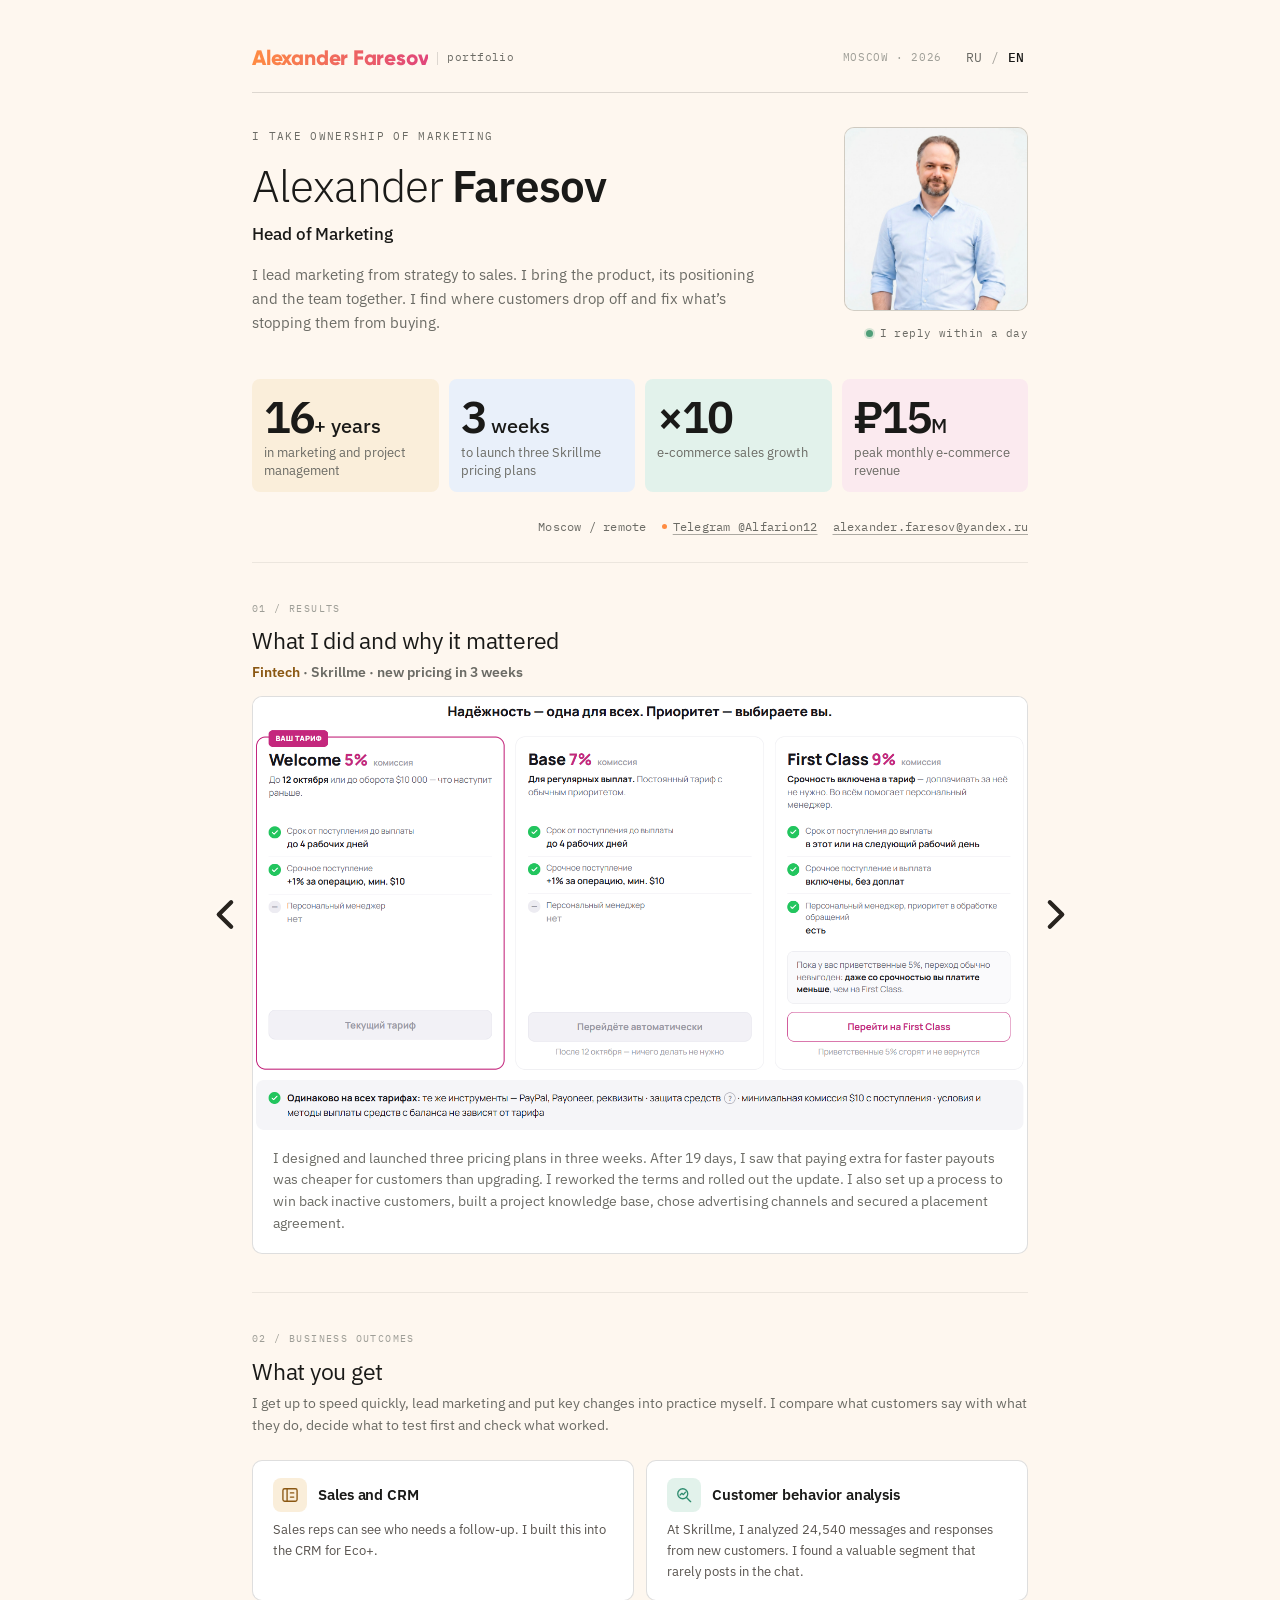
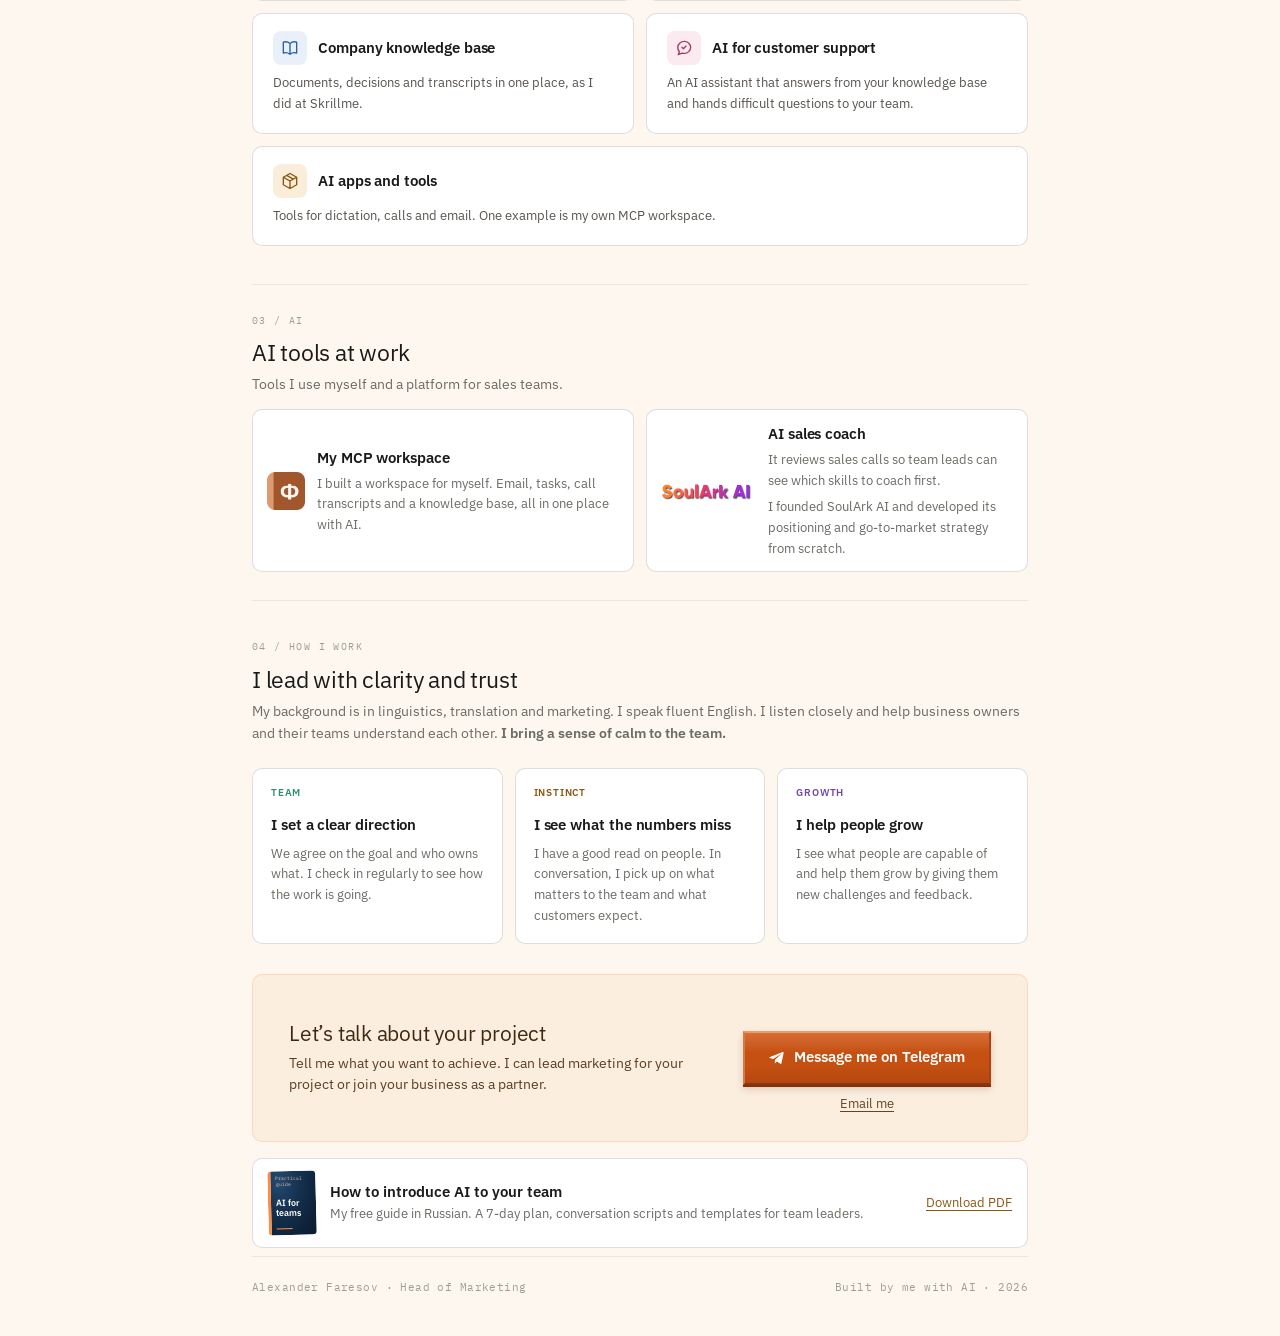
==== en/index.html @ 0f518f45 "Publish English portfolio and add language navigation" ====
<!DOCTYPE html>
<html lang="en">
<head>
<meta charset="UTF-8">
<meta name="viewport" content="width=device-width, initial-scale=1.0">
<title>Alexander Faresov | Head of Marketing</title>
<meta name="description" content="Alexander Faresov, Head of Marketing. I take ownership of marketing from strategy to sales and put key changes into practice.">
<link rel="canonical" href="https://faresov.ru/en/">
<link rel="alternate" hreflang="ru" href="https://faresov.ru/">
<link rel="alternate" hreflang="en" href="https://faresov.ru/en/">
<link rel="alternate" hreflang="x-default" href="https://faresov.ru/">
<meta property="og:type" content="profile">
<meta property="og:url" content="https://faresov.ru/en/">
<meta property="og:title" content="Alexander Faresov | Head of Marketing">
<meta property="og:description" content="Alexander Faresov, Head of Marketing. I take ownership of marketing from strategy to sales and put key changes into practice.">
<meta property="og:image" content="https://faresov.ru/portrait.jpg">
<meta property="og:locale" content="en_US">
<meta name="twitter:card" content="summary">
<meta name="twitter:title" content="Alexander Faresov | Head of Marketing">
<meta name="twitter:description" content="Alexander Faresov, Head of Marketing. I take ownership of marketing from strategy to sales and put key changes into practice.">
<meta name="twitter:image" content="https://faresov.ru/portrait.jpg">
<link rel="icon" type="image/x-icon" href="/favicon.ico">
<link rel="icon" type="image/png" sizes="32x32" href="/favicon-32.png">
<link rel="apple-touch-icon" sizes="180x180" href="/favicon-180.png">



<!-- Twitter / X -->
<style>/* cyrillic-ext */
@font-face {
  font-family: 'IBM Plex Mono';
  font-style: normal;
  font-weight: 400;
  font-display: swap;
  src: url([data-uri]) format('woff2');
  unicode-range: U+0460-052F, U+1C80-1C8A, U+20B4, U+2DE0-2DFF, U+A640-A69F, U+FE2E-FE2F;
}
/* cyrillic */
@font-face {
  font-family: 'IBM Plex Mono';
  font-style: normal;
  font-weight: 400;
  font-display: swap;
  src: url([data-uri]) format('woff2');
  unicode-range: U+0301, U+0400-045F, U+0490-0491, U+04B0-04B1, U+2116;
}
/* symbols2 */
@font-face {
  font-family: 'IBM Plex Mono';
  font-style: normal;
  font-weight: 400;
  font-display: swap;
  src: url([data-uri]) format('woff2');
  unicode-range: U+2000-2001, U+2004-2008, U+200A, U+23B8-23BD, U+2500-259F;
}
/* vietnamese */
@font-face {
  font-family: 'IBM Plex Mono';
  font-style: normal;
  font-weight: 400;
  font-display: swap;
  src: url([data-uri]) format('woff2');
  unicode-range: U+0102-0103, U+0110-0111, U+0128-0129, U+0168-0169, U+01A0-01A1, U+01AF-01B0, U+0300-0301, U+0303-0304, U+0308-0309, U+0323, U+0329, U+1EA0-1EF9, U+20AB;
}
/* latin-ext */
@font-face {
  font-family: 'IBM Plex Mono';
  font-style: normal;
  font-weight: 400;
  font-display: swap;
  src: url([data-uri]) format('woff2');
  unicode-range: U+0100-02BA, U+02BD-02C5, U+02C7-02CC, U+02CE-02D7, U+02DD-02FF, U+0304, U+0308, U+0329, U+1D00-1DBF, U+1E00-1E9F, U+1EF2-1EFF, U+2020, U+20A0-20AB, U+20AD-20C4, U+2113, U+2C60-2C7F, U+A720-A7FF;
}
/* latin */
@font-face {
  font-family: 'IBM Plex Mono';
  font-style: normal;
  font-weight: 400;
  font-display: swap;
  src: url([data-uri]) format('woff2');
  unicode-range: U+0000-00FF, U+0131, U+0152-0153, U+02BB-02BC, U+02C6, U+02DA, U+02DC, U+0304, U+0308, U+0329, U+2000-206F, U+20AC, U+2122, U+2191, U+2193, U+2212, U+2215, U+FEFF, U+FFFD;
}
/* cyrillic-ext */
@font-face {
  font-family: 'IBM Plex Mono';
  font-style: normal;
  font-weight: 500;
  font-display: swap;
  src: url([data-uri]) format('woff2');
  unicode-range: U+0460-052F, U+1C80-1C8A, U+20B4, U+2DE0-2DFF, U+A640-A69F, U+FE2E-FE2F;
}
/* cyrillic */
@font-face {
  font-family: 'IBM Plex Mono';
  font-style: normal;
  font-weight: 500;
  font-display: swap;
  src: url([data-uri]) format('woff2');
  unicode-range: U+0301, U+0400-045F, U+0490-0491, U+04B0-04B1, U+2116;
}
/* symbols2 */
@font-face {
  font-family: 'IBM Plex Mono';
  font-style: normal;
  font-weight: 500;
  font-display: swap;
  src: url([data-uri]) format('woff2');
  unicode-range: U+2000-2001, U+2004-2008, U+200A, U+23B8-23BD, U+2500-259F;
}
/* vietnamese */
@font-face {
  font-family: 'IBM Plex Mono';
  font-style: normal;
  font-weight: 500;
  font-display: swap;
  src: url([data-uri]) format('woff2');
  unicode-range: U+0102-0103, U+0110-0111, U+0128-0129, U+0168-0169, U+01A0-01A1, U+01AF-01B0, U+0300-0301, U+0303-0304, U+0308-0309, U+0323, U+0329, U+1EA0-1EF9, U+20AB;
}
/* latin-ext */
@font-face {
  font-family: 'IBM Plex Mono';
  font-style: normal;
  font-weight: 500;
  font-display: swap;
  src: url([data-uri]) format('woff2');
  unicode-range: U+0100-02BA, U+02BD-02C5, U+02C7-02CC, U+02CE-02D7, U+02DD-02FF, U+0304, U+0308, U+0329, U+1D00-1DBF, U+1E00-1E9F, U+1EF2-1EFF, U+2020, U+20A0-20AB, U+20AD-20C4, U+2113, U+2C60-2C7F, U+A720-A7FF;
}
/* latin */
@font-face {
  font-family: 'IBM Plex Mono';
  font-style: normal;
  font-weight: 500;
  font-display: swap;
  src: url([data-uri]) format('woff2');
  unicode-range: U+0000-00FF, U+0131, U+0152-0153, U+02BB-02BC, U+02C6, U+02DA, U+02DC, U+0304, U+0308, U+0329, U+2000-206F, U+20AC, U+2122, U+2191, U+2193, U+2212, U+2215, U+FEFF, U+FFFD;
}
/* cyrillic-ext */
@font-face {
  font-family: 'IBM Plex Sans';
  font-style: normal;
  font-weight: 300;
  font-stretch: 100%;
  font-display: swap;
  src: url([data-uri]) format('woff2');
  unicode-range: U+0460-052F, U+1C80-1C8A, U+20B4, U+2DE0-2DFF, U+A640-A69F, U+FE2E-FE2F;
}
/* cyrillic */
@font-face {
  font-family: 'IBM Plex Sans';
  font-style: normal;
  font-weight: 300;
  font-stretch: 100%;
  font-display: swap;
  src: url([data-uri]) format('woff2');
  unicode-range: U+0301, U+0400-045F, U+0490-0491, U+04B0-04B1, U+2116;
}
/* greek */
@font-face {
  font-family: 'IBM Plex Sans';
  font-style: normal;
  font-weight: 300;
  font-stretch: 100%;
  font-display: swap;
  src: url([data-uri]) format('woff2');
  unicode-range: U+0370-0377, U+037A-037F, U+0384-038A, U+038C, U+038E-03A1, U+03A3-03FF;
}
/* vietnamese */
@font-face {
  font-family: 'IBM Plex Sans';
  font-style: normal;
  font-weight: 300;
  font-stretch: 100%;
  font-display: swap;
  src: url([data-uri]) format('woff2');
  unicode-range: U+0102-0103, U+0110-0111, U+0128-0129, U+0168-0169, U+01A0-01A1, U+01AF-01B0, U+0300-0301, U+0303-0304, U+0308-0309, U+0323, U+0329, U+1EA0-1EF9, U+20AB;
}
/* latin-ext */
@font-face {
  font-family: 'IBM Plex Sans';
  font-style: normal;
  font-weight: 300;
  font-stretch: 100%;
  font-display: swap;
  src: url([data-uri]) format('woff2');
  unicode-range: U+0100-02BA, U+02BD-02C5, U+02C7-02CC, U+02CE-02D7, U+02DD-02FF, U+0304, U+0308, U+0329, U+1D00-1DBF, U+1E00-1E9F, U+1EF2-1EFF, U+2020, U+20A0-20AB, U+20AD-20C4, U+2113, U+2C60-2C7F, U+A720-A7FF;
}
/* latin */
@font-face {
  font-family: 'IBM Plex Sans';
  font-style: normal;
  font-weight: 300;
  font-stretch: 100%;
  font-display: swap;
  src: url([data-uri]) format('woff2');
  unicode-range: U+0000-00FF, U+0131, U+0152-0153, U+02BB-02BC, U+02C6, U+02DA, U+02DC, U+0304, U+0308, U+0329, U+2000-206F, U+20AC, U+2122, U+2191, U+2193, U+2212, U+2215, U+FEFF, U+FFFD;
}
/* cyrillic-ext */
@font-face {
  font-family: 'IBM Plex Sans';
  font-style: normal;
  font-weight: 400;
  font-stretch: 100%;
  font-display: swap;
  src: url([data-uri]) format('woff2');
  unicode-range: U+0460-052F, U+1C80-1C8A, U+20B4, U+2DE0-2DFF, U+A640-A69F, U+FE2E-FE2F;
}
/* cyrillic */
@font-face {
  font-family: 'IBM Plex Sans';
  font-style: normal;
  font-weight: 400;
  font-stretch: 100%;
  font-display: swap;
  src: url([data-uri]) format('woff2');
  unicode-range: U+0301, U+0400-045F, U+0490-0491, U+04B0-04B1, U+2116;
}
/* greek */
@font-face {
  font-family: 'IBM Plex Sans';
  font-style: normal;
  font-weight: 400;
  font-stretch: 100%;
  font-display: swap;
  src: url([data-uri]) format('woff2');
  unicode-range: U+0370-0377, U+037A-037F, U+0384-038A, U+038C, U+038E-03A1, U+03A3-03FF;
}
/* vietnamese */
@font-face {
  font-family: 'IBM Plex Sans';
  font-style: normal;
  font-weight: 400;
  font-stretch: 100%;
  font-display: swap;
  src: url([data-uri]) format('woff2');
  unicode-range: U+0102-0103, U+0110-0111, U+0128-0129, U+0168-0169, U+01A0-01A1, U+01AF-01B0, U+0300-0301, U+0303-0304, U+0308-0309, U+0323, U+0329, U+1EA0-1EF9, U+20AB;
}
/* latin-ext */
@font-face {
  font-family: 'IBM Plex Sans';
  font-style: normal;
  font-weight: 400;
  font-stretch: 100%;
  font-display: swap;
  src: url([data-uri]) format('woff2');
  unicode-range: U+0100-02BA, U+02BD-02C5, U+02C7-02CC, U+02CE-02D7, U+02DD-02FF, U+0304, U+0308, U+0329, U+1D00-1DBF, U+1E00-1E9F, U+1EF2-1EFF, U+2020, U+20A0-20AB, U+20AD-20C4, U+2113, U+2C60-2C7F, U+A720-A7FF;
}
/* latin */
@font-face {
  font-family: 'IBM Plex Sans';
  font-style: normal;
  font-weight: 400;
  font-stretch: 100%;
  font-display: swap;
  src: url([data-uri]) format('woff2');
  unicode-range: U+0000-00FF, U+0131, U+0152-0153, U+02BB-02BC, U+02C6, U+02DA, U+02DC, U+0304, U+0308, U+0329, U+2000-206F, U+20AC, U+2122, U+2191, U+2193, U+2212, U+2215, U+FEFF, U+FFFD;
}
/* cyrillic-ext */
@font-face {
  font-family: 'IBM Plex Sans';
  font-style: normal;
  font-weight: 500;
  font-stretch: 100%;
  font-display: swap;
  src: url([data-uri]) format('woff2');
  unicode-range: U+0460-052F, U+1C80-1C8A, U+20B4, U+2DE0-2DFF, U+A640-A69F, U+FE2E-FE2F;
}
/* cyrillic */
@font-face {
  font-family: 'IBM Plex Sans';
  font-style: normal;
  font-weight: 500;
  font-stretch: 100%;
  font-display: swap;
  src: url([data-uri]) format('woff2');
  unicode-range: U+0301, U+0400-045F, U+0490-0491, U+04B0-04B1, U+2116;
}
/* greek */
@font-face {
  font-family: 'IBM Plex Sans';
  font-style: normal;
  font-weight: 500;
  font-stretch: 100%;
  font-display: swap;
  src: url([data-uri]) format('woff2');
  unicode-range: U+0370-0377, U+037A-037F, U+0384-038A, U+038C, U+038E-03A1, U+03A3-03FF;
}
/* vietnamese */
@font-face {
  font-family: 'IBM Plex Sans';
  font-style: normal;
  font-weight: 500;
  font-stretch: 100%;
  font-display: swap;
  src: url([data-uri]) format('woff2');
  unicode-range: U+0102-0103, U+0110-0111, U+0128-0129, U+0168-0169, U+01A0-01A1, U+01AF-01B0, U+0300-0301, U+0303-0304, U+0308-0309, U+0323, U+0329, U+1EA0-1EF9, U+20AB;
}
/* latin-ext */
@font-face {
  font-family: 'IBM Plex Sans';
  font-style: normal;
  font-weight: 500;
  font-stretch: 100%;
  font-display: swap;
  src: url([data-uri]) format('woff2');
  unicode-range: U+0100-02BA, U+02BD-02C5, U+02C7-02CC, U+02CE-02D7, U+02DD-02FF, U+0304, U+0308, U+0329, U+1D00-1DBF, U+1E00-1E9F, U+1EF2-1EFF, U+2020, U+20A0-20AB, U+20AD-20C4, U+2113, U+2C60-2C7F, U+A720-A7FF;
}
/* latin */
@font-face {
  font-family: 'IBM Plex Sans';
  font-style: normal;
  font-weight: 500;
  font-stretch: 100%;
  font-display: swap;
  src: url([data-uri]) format('woff2');
  unicode-range: U+0000-00FF, U+0131, U+0152-0153, U+02BB-02BC, U+02C6, U+02DA, U+02DC, U+0304, U+0308, U+0329, U+2000-206F, U+20AC, U+2122, U+2191, U+2193, U+2212, U+2215, U+FEFF, U+FFFD;
}
/* cyrillic-ext */
@font-face {
  font-family: 'IBM Plex Sans';
  font-style: normal;
  font-weight: 600;
  font-stretch: 100%;
  font-display: swap;
  src: url([data-uri]) format('woff2');
  unicode-range: U+0460-052F, U+1C80-1C8A, U+20B4, U+2DE0-2DFF, U+A640-A69F, U+FE2E-FE2F;
}
/* cyrillic */
@font-face {
  font-family: 'IBM Plex Sans';
  font-style: normal;
  font-weight: 600;
  font-stretch: 100%;
  font-display: swap;
  src: url([data-uri]) format('woff2');
  unicode-range: U+0301, U+0400-045F, U+0490-0491, U+04B0-04B1, U+2116;
}
/* greek */
@font-face {
  font-family: 'IBM Plex Sans';
  font-style: normal;
  font-weight: 600;
  font-stretch: 100%;
  font-display: swap;
  src: url([data-uri]) format('woff2');
  unicode-range: U+0370-0377, U+037A-037F, U+0384-038A, U+038C, U+038E-03A1, U+03A3-03FF;
}
/* vietnamese */
@font-face {
  font-family: 'IBM Plex Sans';
  font-style: normal;
  font-weight: 600;
  font-stretch: 100%;
  font-display: swap;
  src: url([data-uri]) format('woff2');
  unicode-range: U+0102-0103, U+0110-0111, U+0128-0129, U+0168-0169, U+01A0-01A1, U+01AF-01B0, U+0300-0301, U+0303-0304, U+0308-0309, U+0323, U+0329, U+1EA0-1EF9, U+20AB;
}
/* latin-ext */
@font-face {
  font-family: 'IBM Plex Sans';
  font-style: normal;
  font-weight: 600;
  font-stretch: 100%;
  font-display: swap;
  src: url([data-uri]) format('woff2');
  unicode-range: U+0100-02BA, U+02BD-02C5, U+02C7-02CC, U+02CE-02D7, U+02DD-02FF, U+0304, U+0308, U+0329, U+1D00-1DBF, U+1E00-1E9F, U+1EF2-1EFF, U+2020, U+20A0-20AB, U+20AD-20C4, U+2113, U+2C60-2C7F, U+A720-A7FF;
}
/* latin */
@font-face {
  font-family: 'IBM Plex Sans';
  font-style: normal;
  font-weight: 600;
  font-stretch: 100%;
  font-display: swap;
  src: url([data-uri]) format('woff2');
  unicode-range: U+0000-00FF, U+0131, U+0152-0153, U+02BB-02BC, U+02C6, U+02DA, U+02DC, U+0304, U+0308, U+0329, U+2000-206F, U+20AC, U+2122, U+2191, U+2193, U+2212, U+2215, U+FEFF, U+FFFD;
}
</style>
<style>

@font-face {
  font-family: 'Gilroy';
  src: url('[data-uri]') format('woff');
  font-weight: 800; font-style: normal; font-display: swap;
}
@font-face {
  font-family: 'Gilroy';
  src: url('[data-uri]') format('opentype');
  font-weight: 300; font-style: normal; font-display: swap;
}

/* ---------- ROOT / DEFAULT TOKENS ---------- */
.doc {
  /* surfaces */
  --paper:    #F7F6F3;
  --surface:  #FFFFFF;
  --ink:      #1A1A18;
  --muted:    #6B6B65;
  --hint:     #9E9E97;
  --line:     rgba(0,0,0,0.07);
  --line-2:   rgba(0,0,0,0.13);


  --accent:   #D9661F;
  --accent-soft: #FAEEDF;

  /* charts / duotone */
  --c1: #D9661F;   /* primary */
  --c2: #C25E7E;   /* secondary */
  --c3: #3E8C72;   /* tertiary */
  --c-track: rgba(0,0,0,0.06);


  --bar: var(--c1);
  --ph1: var(--c1);
  --ph2: var(--c2);
  --ph3: var(--c3);
  --kpi-num: var(--c1);


  --t-beige-bg: #F1EFE8; --t-beige-fg: #6B6B65;
  --t-rose-bg:  #FBEAEF; --t-rose-fg:  #A33A63;
  --t-amber-bg: #FAEEDA; --t-amber-fg: #8A5712;
  --t-teal-bg:  #E4F1EC; --t-teal-fg:  #2F6E58;
  --t-blue-bg:  #E9F0FA; --t-blue-fg:  #275FA6;
  --t-accent-bg: var(--accent-soft); --t-accent-fg: var(--accent);

  /* typography roles */
  --body-font: 'IBM Plex Sans', system-ui, sans-serif;
  --hero-font: 'IBM Plex Sans', sans-serif;
  --hero-weight: 300;
  --hero-tracking: -0.02em;
  --h2-font: 'IBM Plex Sans', sans-serif;
  --h2-weight: 400;
  --label-font: 'IBM Plex Mono', monospace;

  --radius: 10px; --radius-sm: 6px;

  width: 100%;
  min-height: 100%;
  background: var(--paper);
  color: var(--ink);
  font-family: var(--body-font);
  font-size: 14px;
  line-height: 1.65;
  -webkit-font-smoothing: antialiased;
  text-rendering: optimizeLegibility;
}
.doc *, .doc *::before, .doc *::after { box-sizing: border-box; margin: 0; padding: 0; }

.doc .page { max-width: 880px; margin: 0 auto; padding: 46px 52px 40px; }

/* ---------- TOPBAR ---------- */
.doc .topbar {
  display: flex; align-items: center; justify-content: space-between;
  padding-bottom: 22px; margin-bottom: 34px;
  border-bottom: 1px solid var(--line-2);
}
.doc .brand { display: flex; align-items: center; gap: 9px; }
.doc .wordmark {
  font-family: 'Gilroy', sans-serif; font-weight: 800; font-size: 21px;
  letter-spacing: -0.01em; line-height: 1; white-space: nowrap;
  background: linear-gradient(95deg, #FF8C42 0%, #E0457B 52%, #9747FF 100%);
  -webkit-background-clip: text; background-clip: text;
  -webkit-text-fill-color: transparent; color: transparent;
}
.doc .brand-sep { width:1px; height:13px; background: var(--line-2); }
.doc .brand-kicker { font-family: var(--label-font); font-size: 10.5px; color: var(--muted); letter-spacing: .04em; }
.doc .topbar-meta { font-family: var(--label-font); font-size: 10.5px; color: var(--hint); letter-spacing: .06em; text-transform: uppercase; text-align: right; }
.doc .topbar-right { display: flex; flex: none; align-items: center; gap: 20px; }
.doc .topbar-right .topbar-meta { white-space: nowrap; }
.doc .language-switch {
  display: flex; align-items: center; gap: 5px;
  color: var(--muted); font: 400 13px/20px var(--label-font); white-space: nowrap;
}
.doc .language-switch > a,
.doc .language-switch > [aria-current="page"] {
  display: inline-flex; align-items: center; justify-content: center;
  min-width: 24px; min-height: 24px; color: inherit; text-decoration: none;
}
.doc .language-switch > [aria-current="page"] { color: var(--ink); font-weight: 500; }
.doc .language-switch > a:hover { color: var(--ink); }
.doc .language-switch > a:focus-visible { outline: 2px solid var(--muted); outline-offset: 2px; }
.doc .language-switch .language-divider { opacity: .6; }
@media (max-width: 720px) {
  .doc .topbar { gap: 12px; }
  .doc .topbar .brand { flex-direction: column; align-items: flex-start; gap: 6px; min-width: 0; }
  .doc .topbar .brand-sep { display: none; }
  .doc .topbar .wordmark { white-space: normal; }
  .doc .topbar .brand-kicker { line-height: 1.3; }
  .doc .topbar-right { flex-direction: column-reverse; align-items: flex-end; gap: 4px; }
}


.doc .logo-mark { display: none; width: 17px; height: 17px; border-radius: 5px; background: var(--accent); flex: 0 0 auto; position: relative; }
.doc .logo-mark::after { content: ""; position: absolute; inset: 5px 5px auto 5px; height: 3px; border-radius: 2px; background: rgba(255,255,255,.85); }

/* ---------- HERO ---------- */
.doc .eyebrow {
  font-family: var(--label-font); font-size: 11px; color: var(--muted);
  letter-spacing: .12em; text-transform: uppercase; margin-bottom: 18px;
}
.doc .hero h1 {
  font-family: var(--hero-font); font-weight: var(--hero-weight);
  letter-spacing: var(--hero-tracking);
  font-size: 38px; line-height: 1.18; max-width: 17em; margin-bottom: 18px;
  text-wrap: balance;
}
.doc .hero h1 .accent { color: var(--accent); }
.doc .hero h1 strong { font-weight: 600; }
.doc .lede { font-size: 15px; color: var(--muted); max-width: 38em; line-height: 1.7; }

.doc .metarow {
  display: flex; flex-wrap: wrap; gap: 14px 36px;
  margin-top: 32px; padding-top: 26px; border-top: 1px solid var(--line);
}
.doc .metric .mv {
  font-family: var(--label-font); font-size: 22px; font-weight: 500;
  color: var(--ink); letter-spacing: -0.01em;
}
.doc .metric .mv .u { color: var(--accent); }
.doc .metric .ml { font-size: 11.5px; color: var(--muted); margin-top: 3px; max-width: 13em; line-height: 1.4; }

/* ---------- BLOCK / SECTION ---------- */
.doc .block { padding: 38px 0; border-top: 1px solid var(--line); }
.doc .seclabel {
  font-family: var(--label-font); font-size: 10px; letter-spacing: .14em;
  text-transform: uppercase; color: var(--hint); margin-bottom: 9px;
}
.doc .block h2 {
  font-family: var(--h2-font); font-weight: var(--h2-weight);
  font-size: 23px; letter-spacing: -0.01em; line-height: 1.25; margin-bottom: 6px;
}
.doc .block .sub { font-size: 13.5px; color: var(--muted); margin-bottom: 24px; max-width: 40em; }
@media (min-width: 721px) {
  .doc #outcomes > .sub,
  .doc #leadership > .sub { max-width: none; }
}

/* ---------- CARDS ---------- */
.doc #ai-tools { padding-block: 28px; }
.doc #ai-tools .sub { margin-bottom: 14px; }
.doc #ai-tools .card { display: flex; align-items: center; gap: 12px; padding: 12px 14px; }
.doc #ai-tools .card h3 { margin-bottom: 4px; }
.doc #ai-tools .ai-logo { display: block; width: 38px; height: auto; flex: none; }
.doc #ai-tools .ai-logo--wordmark { width: clamp(62px, 10vw, 99px); margin-left: -4px; }
@media (max-width: 720px) {
  .doc #ai-tools .card { gap: 9px; padding: 11px 12px; }
}
.doc .cards { display: grid; grid-template-columns: 1fr 1fr; gap: 12px; }
.doc .card {
  background: var(--surface); border: 1px solid var(--line-2);
  border-radius: var(--radius); padding: 20px 22px;
}
.doc .card h3 { font-size: 14.5px; font-weight: 600; margin-bottom: 7px; letter-spacing: -0.005em; }
.doc .card p { font-size: 13px; color: var(--muted); line-height: 1.6; }
.doc .card .klabel {
  font-size: 10px; text-transform: uppercase; letter-spacing: .08em;
  font-weight: 600; margin-bottom: 11px;
}

/* ---------- TAGS ---------- */
.doc .tag {
  display: inline-block; font-size: 11px; font-weight: 500;
  padding: 3px 10px; border-radius: 999px; margin-top: 13px; line-height: 1.5;
}
.doc .tag-beige  { background: var(--t-beige-bg);  color: var(--t-beige-fg); }
.doc .tag-rose   { background: var(--t-rose-bg);   color: var(--t-rose-fg); }
.doc .tag-amber  { background: var(--t-amber-bg);  color: var(--t-amber-fg); }
.doc .tag-teal   { background: var(--t-teal-bg);   color: var(--t-teal-fg); }
.doc .tag-blue   { background: var(--t-blue-bg);   color: var(--t-blue-fg); }
.doc .tag-accent { background: var(--t-accent-bg); color: var(--t-accent-fg); }

/* ---------- CALLOUT ---------- */
.doc .callout {
  margin-top: 14px; padding: 16px 20px; border-radius: var(--radius);
  background: var(--accent-soft); border: 1px solid color-mix(in srgb, var(--accent) 22%, transparent);
}
.doc .callout p { font-size: 13px; line-height: 1.6; color: color-mix(in srgb, var(--accent) 78%, var(--ink)); }
.doc .callout strong { font-weight: 600; }


.doc .chart {
  background: var(--surface); border: 1px solid var(--line-2);
  border-radius: var(--radius); padding: 22px 24px;
}
.doc .chart-head { display:flex; align-items:baseline; justify-content:space-between; margin-bottom: 18px; }
.doc .chart-title { font-size: 13.5px; font-weight: 600; }
.doc .chart-legend { display:flex; gap: 14px; }
.doc .leg { display:flex; align-items:center; gap:6px; font-size:11px; color: var(--muted); }
.doc .leg .sw { width:9px; height:9px; border-radius:2px; }
.doc .bars { display:flex; flex-direction:column; gap: 13px; }
.doc .bar-row { display:grid; grid-template-columns: 122px 1fr 56px; align-items:center; gap: 14px; }
.doc .bar-name { font-size: 12.5px; color: var(--ink); }
.doc .bar-track { position:relative; height: 9px; border-radius: 999px; background: var(--c-track); overflow:hidden; }
.doc .bar-fill { position:absolute; inset:0 auto 0 0; border-radius: 999px; }
.doc .bar-fill.prev { background: var(--c-track); }
.doc .bar-val { font-family: var(--label-font); font-size: 12px; font-weight:500; text-align:right; }
.doc .bar-val .delta { color: var(--c3); font-size: 10.5px; }
.doc .axis { display:flex; justify-content:space-between; margin-top: 14px; padding-top:10px; border-top:1px solid var(--line); }
.doc .axis span { font-family: var(--label-font); font-size: 9.5px; color: var(--hint); }

/* ---------- ROADMAP ---------- */
.doc .tl { display:flex; gap: 3px; height: 6px; border-radius: 3px; overflow:hidden; margin-bottom: 10px; }
.doc .tl-s { border-radius: 3px; }
.doc .tl-labels { display:flex; justify-content:space-between; font-family: var(--label-font); font-size: 10px; color: var(--hint); margin-bottom: 18px; letter-spacing: .04em; }
.doc .phases { display:grid; grid-template-columns: repeat(3,1fr); gap: 12px; }
.doc .phase {
  background: var(--surface); border: 1px solid var(--line-2);
  border-radius: var(--radius); padding: 16px 18px;
}
.doc .phase-top { display:flex; align-items:center; gap:8px; margin-bottom:10px; }
.doc .phase-dot { width:9px; height:9px; border-radius:50%; flex:0 0 auto; }
.doc .phase-time { font-family: var(--label-font); font-size:10px; color: var(--hint); margin-left:auto; }
.doc .phase h4 { font-size: 13px; font-weight: 600; line-height:1.3; }
.doc .phase ul { list-style:none; margin-top: 10px; display:flex; flex-direction:column; gap:6px; }
.doc .phase li { font-size: 12px; color: var(--muted); line-height:1.45; padding-left: 13px; position:relative; }
.doc .phase li::before { content:""; position:absolute; left:0; top:7px; width:4px; height:4px; border-radius:50%; background: currentColor; opacity:.5; }

/* ---------- KPI STRIP ---------- */
.doc .kpis { display:grid; grid-template-columns: repeat(4,1fr); gap: 12px; }
.doc .kpi { background: var(--surface); border:1px solid var(--line-2); border-radius: var(--radius); padding: 16px 18px; }
.doc .kpi .kv { font-family: var(--label-font); font-size: 19px; font-weight:500; letter-spacing:-0.01em; }
.doc .kpi .kl { font-size: 11px; color: var(--muted); margin-top:4px; line-height:1.4; }

/* ---------- TABLE ---------- */
.doc .tbl-wrap { background: var(--surface); border:1px solid var(--line-2); border-radius: var(--radius); overflow:hidden; }
.doc table.ctable { width:100%; border-collapse: collapse; font-size: 12.5px; }
.doc .ctable th {
  text-align:left; padding: 11px 16px; font-family: var(--label-font);
  font-size: 9.5px; font-weight:500; text-transform: uppercase; letter-spacing:.08em;
  color: var(--hint); border-bottom: 1px solid var(--line-2); background: color-mix(in srgb, var(--paper) 55%, var(--surface));
}
.doc .ctable td { padding: 11px 16px; border-bottom: 1px solid var(--line); vertical-align: middle; color: var(--muted); }
.doc .ctable tr:last-child td { border-bottom: none; }
.doc .ctable td:first-child { color: var(--ink); font-weight: 500; }
.doc .ctable .yes { color: var(--c3); font-weight:600; }
.doc .ctable .no { color: var(--hint); }
.doc .ctable .hl td { background: var(--accent-soft); }
.doc .ctable .hl td:first-child { color: var(--accent); }
.doc .ctable .star { color: var(--accent); font-weight:700; }

/* ---------- FOOTER ---------- */
.doc .docfoot {
  margin-top: 8px; padding-top: 22px; border-top: 1px solid var(--line);
  display:flex; align-items:center; justify-content:space-between;
  font-family: var(--label-font); font-size: 10.5px; color: var(--hint); letter-spacing:.04em;
}


.doc.skin-editorial {

  --accent: #FF8C42;
  --accent-soft: #FBEEDF;


  --bar: #54BE90;
  --ph1: #AD93DF;
  --ph2: #54BE90;
  --ph3: #EEA13E;
  --kpi-num: #7B51C3;
  --c3: #2C8A6E;

  --t-teal-bg:#E2F2EB; --t-teal-fg:#2E8C6F;
  --c3: #4F9E78;
}

.doc.skin-editorial .wordmark {
  background: linear-gradient(95deg, #FF8C42 0%, #E0457B 100%);
  -webkit-background-clip: text; background-clip: text;
}

.doc.skin-editorial .metric .mv .u { color: var(--muted); }

.doc.skin-editorial .callout { border-color: color-mix(in srgb, var(--accent) 22%, transparent); }
.doc.skin-editorial .callout p { color: #5A3E22; }
.doc.skin-editorial .callout strong { color: #3D2912; }


.doc.skin-house {
  --paper:   #F8F5F0;
  --surface: #FFFFFF;
  --ink:     #14233B;
  --muted:   #5C6675;
  --hint:    #97A0AD;
  --line:    rgba(20,35,59,0.08);
  --line-2:  rgba(20,35,59,0.14);

  --accent:  #F2741C;
  --accent-soft: #FBEEDF;

  --c1: #F2741C; --c2: #14233B; --c3: #2E9E6B;
  --c-track: rgba(20,35,59,0.07);

  --t-beige-bg:#F1ECE3; --t-beige-fg:#6B6255;
  --t-rose-bg:#FBE7E2;  --t-rose-fg:#B2543A;
  --t-amber-bg:#FBEED7; --t-amber-fg:#8A5712;
  --t-teal-bg:#E4F1E9;  --t-teal-fg:#256B49;
  --t-blue-bg:#E8EEF6;  --t-blue-fg:#1E3B5C;

  --hero-font: 'Gilroy', sans-serif; --hero-weight: 800; --hero-tracking: -0.015em;
  --h2-font: 'Gilroy', sans-serif; --h2-weight: 800;
}
.doc.skin-house .hero h1 { font-size: 40px; line-height: 1.12; }
.doc.skin-house .block h2 { font-size: 24px; }
.doc.skin-house .hero h1 strong { font-weight: 800; }


.doc.skin-analytical {
  --paper:   #FAFAF8;
  --surface: #FFFFFF;
  --ink:     #14181F;
  --muted:   #5E6571;
  --hint:    #9AA0AA;
  --line:    rgba(20,24,31,0.07);
  --line-2:  rgba(20,24,31,0.12);

  --accent:  #E0712A;
  --accent-soft: #FBEFE3;

  --c1: #2A6FDB; --c2: #E0712A; --c3: #4F9D6B;
  --c-track: rgba(20,24,31,0.06);

  --t-beige-bg:#EFEFEC; --t-beige-fg:#646A74;
  --t-rose-bg:#FBE9EE;  --t-rose-fg:#A33A63;
  --t-amber-bg:#FAEEDA; --t-amber-fg:#8A5712;
  --t-teal-bg:#E3F0EB;  --t-teal-fg:#2F6E58;
  --t-blue-bg:#E7EFFB;  --t-blue-fg:#1F5BB5;

  --hero-font: 'Gilroy', sans-serif; --hero-weight: 800; --hero-tracking: -0.015em;
  --h2-font: 'IBM Plex Sans', sans-serif; --h2-weight: 500;
}
.doc.skin-analytical .hero h1 { font-size: 39px; line-height: 1.14; }

.doc.skin-analytical .seclabel { color: var(--accent); opacity: .85; }
.doc.skin-analytical .ctable th { letter-spacing: .1em; }




.doc.paper-b { --paper: #F8F5F0; }


.doc.head-gilroy {
  --hero-font: 'Gilroy', sans-serif; --hero-weight: 800; --hero-tracking: -0.015em;
  --h2-font: 'Gilroy', sans-serif; --h2-weight: 800;
}
.doc.head-gilroy .hero h1 { font-size: 40px; line-height: 1.13; }
.doc.head-gilroy .block h2 { font-size: 24px; }
.doc.head-gilroy .hero h1 strong { font-weight: 800; }


.doc.logo-mono .logo-mark { display: block; }
.doc.logo-mono .wordmark {
  background: none !important; -webkit-background-clip: border-box; background-clip: border-box;
  -webkit-text-fill-color: var(--ink); color: var(--ink);
}
</style>
<style>
  html, body { margin: 0; }
  body { background: #F7F6F3; }


  .doc .id-header {
    display: grid;
    grid-template-columns: 1fr auto;
    gap: 40px;
    align-items: start;
    padding-bottom: 34px;
  }
  .doc .id-name {
    font-family: var(--hero-font); font-weight: var(--hero-weight);
    letter-spacing: var(--hero-tracking);
    font-size: 44px; line-height: 1.05; margin-bottom: 12px;
  }
  .doc .id-name strong { font-weight: 600; }
  .doc .id-title {
    font-size: 16.5px; color: var(--ink); font-weight: 500;
    letter-spacing: -0.005em; margin-bottom: 14px;
  }
  .doc .id-title .sep { color: var(--line-2); margin: 0 8px; font-weight: 400; }
  .doc .id-sub {
    font-size: 15px; color: var(--muted); line-height: 1.6;
    max-width: 34em; margin-bottom: 22px;
  }
  .doc .id-sub .accent { color: var(--accent); font-weight: 500; }


  .doc .contacts { display: flex; flex-wrap: wrap; gap: 5px 15px; align-items: center; justify-content: flex-end; }
  .doc .ct {
    font-family: var(--label-font); font-size: 12px; letter-spacing: .02em;
    color: var(--muted); padding: 5px 0;
    display: inline-flex; align-items: center; gap: 6px;
    transition: color 200ms ease;
  }
  .doc a.ct {
    text-decoration: underline; text-underline-offset: 3px;
    text-decoration-color: color-mix(in srgb, var(--muted) 55%, transparent);
  }
  .doc a.ct:hover { color: var(--t-amber-fg); }
  @media (max-width: 359px) {
    .doc .contacts { column-gap: 5px; }
    .doc .ct { gap: 4px; font-size: 11px; letter-spacing: 0; }
  }
  .doc a.ct .dot { width: 5px; height: 5px; border-radius: 50%; background: var(--accent); }


  .doc .portrait {
    width: 184px; aspect-ratio: 4 / 5; border-radius: var(--radius);
    overflow: hidden; position: relative; flex: 0 0 auto;
    border: 1px solid var(--line-2);
    background: linear-gradient(160deg, #F1ECE2 0%, #EDE6DA 100%);
  }
  .doc .portrait img { width: 100%; height: 100%; object-fit: cover; object-position: 50% 18%; display: block; position: relative; z-index: 2; }
  .doc .portrait .ph {
    position: absolute; inset: 0; z-index: 1;
    display: flex; flex-direction: column; align-items: center; justify-content: center; gap: 9px;
  }
  .doc .portrait .ph .mono {
    font-family: var(--hero-font); font-weight: 600; font-size: 34px;
    color: color-mix(in srgb, var(--accent) 72%, var(--ink)); letter-spacing: .02em;
  }
  .doc .portrait .ph .cap {
    font-family: var(--label-font); font-size: 9.5px; letter-spacing: .14em;
    text-transform: uppercase; color: var(--hint);
  }
  .doc .availability {
    margin-top: 14px; font-family: var(--label-font); font-size: 10.5px;
    letter-spacing: .04em; color: var(--muted); display: flex; align-items: center; gap: 7px;
    justify-content: flex-end;
  }
  @keyframes pulse-dot {
    0%, 100% { box-shadow: 0 0 0 2px color-mix(in srgb, #4F9E78 22%, transparent); }
    50%       { box-shadow: 0 0 0 5px color-mix(in srgb, #4F9E78 0%,  transparent); }
  }
  .doc .availability .live { width: 7px; height: 7px; border-radius: 50%; background: #4F9E78; box-shadow: 0 0 0 2px color-mix(in srgb, #4F9E78 22%, transparent); animation: pulse-dot 2s ease-in-out infinite; }


  .doc .results { display: grid; grid-template-columns: repeat(3, 1fr); gap: 12px; }
  .doc .rcard {
    background: var(--surface); border: 1px solid var(--line-2);
    border-radius: var(--radius); padding: 20px 20px 18px;
    display: flex; flex-direction: column;
  }
  .doc .rcard .rk {
    font-family: var(--label-font); font-size: 9.5px; letter-spacing: .08em;
    text-transform: uppercase; color: var(--hint); margin-bottom: 14px;
  }
  .doc .rcard .rnum {
    font-family: var(--hero-font); font-weight: 600; font-size: 30px;
    line-height: 1; letter-spacing: -0.01em; color: var(--ink); margin-bottom: 4px;
  }
  .doc .rcard .rnum .u { font-size: 16px; color: var(--muted); font-weight: 400; }
  .doc .rcard .rlabel { font-size: 12.5px; color: var(--ink); font-weight: 500; margin-bottom: 8px; }
  .doc .rcard .rdesc { font-size: 12px; color: var(--muted); line-height: 1.55; margin-top: auto; }

  /* ============ CTA ============ */
  .doc .cta {
    margin-top: 30px; padding: 22px 36px; border-radius: var(--radius);
    background: var(--accent-soft);
    border: 1px solid color-mix(in srgb, var(--accent) 22%, transparent);
    display: grid; grid-template-columns: 1fr auto; gap: 26px; align-items: center;
  }
  .doc .cta h3 { font-family: var(--h2-font); font-weight: var(--h2-weight); font-size: 21px; letter-spacing: -0.01em; line-height: 1.25; margin-bottom: 7px; color: #3D2912; }
  .doc .cta p { font-size: 13.5px; color: #5A3E22; line-height: 1.55; max-width: 34em; }
  .doc .cta-actions {
    display: grid; grid-template-rows: minmax(0, 1fr) auto minmax(0, 1fr);
    align-self: stretch; min-height: 122px;
  }
  .doc .btn {
    display: inline-flex; align-items: center; justify-content: center; gap: 9px;
    font-family: var(--body-font); font-size: 14px; font-weight: 500;
    padding: 12px 22px; border-radius: var(--radius-sm); text-decoration: none;
    white-space: nowrap; transition: var(--transition, 200ms ease); border: 1px solid transparent;
  }
  .doc .btn-primary { background: var(--accent); color: #fff; }
  .doc .btn-primary:hover { background: color-mix(in srgb, var(--accent) 90%, #000); transform: translateY(-1px); }
  .doc .cta .btn-primary {
    grid-row: 2; min-height: 54px; padding: 11px 24px;
    background: linear-gradient(#D66E36, #C55012 40%, #C55012 65%, #B44710);
    color: #fff; border: 2px solid; border-color: #EF9B68 #AE4213 #8D350D #D77A46;
    border-radius: 0; font-size: 15px; font-weight: 600;
    box-shadow: 0 2px 0 #83300C, 0 4px 7px #57250D32;
    transform: none; transition: border-color 140ms ease, box-shadow 140ms ease;
  }
  .doc .cta .btn-primary:hover,
  .doc .cta .btn-primary:focus-visible {
    background: linear-gradient(#DF7E47, #C55012 40%, #C55012 65%, #B64A13);
    border-top-color: #F7AB7C;
    box-shadow: 0 2px 0 #83300C, 0 5px 9px #57250D45;
  }
  .doc .cta .btn-primary:active {
    transition: none;
    background: linear-gradient(#A23B10, #C55012 40%, #C55012 65%, #D56A31);
    border-color: #83330F #DF8550 #EE9D6D #A44418;
    box-shadow: inset 0 3px 6px #59220972, inset 1px 0 2px #6F280B57;
  }
  .doc .cta-email {
    grid-row: 3; align-self: start; justify-self: center;
    margin-top: 5px; padding: 3px 7px; color: #644426; font-size: 13px;
    text-decoration: underline; text-underline-offset: 3px;
  }
  .doc .cta-email:hover { color: var(--ink); }
  .doc .btn svg { width: 16px; height: 16px; }


  .doc .works { display: grid; grid-template-columns: repeat(3, 1fr); gap: 18px; align-items: start; }
  .doc .work { margin: 0; display: flex; flex-direction: column; }


  .doc .frame {
    border: 1px solid var(--line-2); border-radius: var(--radius); overflow: hidden;
    background: var(--surface); box-shadow: 0 6px 22px -10px rgba(11,30,51,.22);
  }
  .doc .frame-bar {
    display: flex; align-items: center; gap: 6px;
    padding: 9px 12px; background: color-mix(in srgb, var(--surface) 70%, var(--line));
    border-bottom: 1px solid var(--line-2);
  }
  .doc .frame-bar .dot { width: 8px; height: 8px; border-radius: 50%; background: var(--line-2); flex: 0 0 auto; }
  .doc .frame-bar .dot:first-child { background: #E5836B; }
  .doc .frame-bar .dot:nth-child(2) { background: #E8C168; }
  .doc .frame-bar .dot:nth-child(3) { background: #7FB07F; }
  .doc .frame-url {
    margin-left: 8px; font-family: var(--label-font); font-size: 10px; letter-spacing: .02em;
    color: var(--hint); background: var(--paper); border-radius: 999px; padding: 3px 12px;
    white-space: nowrap; overflow: hidden; text-overflow: ellipsis;
  }
  .doc .frame-screen { aspect-ratio: 16 / 10; overflow: hidden; background: #0B1E33; }
  .doc .frame-screen img { width: 100%; height: 100%; object-fit: cover; object-position: 50% 0; display: block; }


  .doc .frame--empty { background: var(--paper); }
  .doc .frame-screen--placeholder {
    display: flex; flex-direction: column; align-items: center; justify-content: center; gap: 8px;
    background: repeating-linear-gradient(45deg, transparent, transparent 9px, color-mix(in srgb, var(--line) 50%, transparent) 9px, color-mix(in srgb, var(--line) 50%, transparent) 10px);
    border: 1px dashed var(--line-2); border-radius: 0;
  }
  .doc .ph-plus { font-family: var(--hero-font); font-weight: 300; font-size: 32px; color: var(--line-2); line-height: 1; }
  .doc .ph-cap { font-family: var(--label-font); font-size: 10px; letter-spacing: .1em; text-transform: uppercase; color: var(--hint); }

  .doc .work figcaption { padding: 14px 2px 0; }
  .doc .work-name { font-size: 14px; font-weight: 600; letter-spacing: -0.005em; margin-bottom: 5px; }
  .doc .work figcaption p { font-size: 12.5px; color: var(--muted); line-height: 1.55; }


  .doc .guide {
    display: grid; grid-template-columns: 48px minmax(0, 1fr); gap: 14px; align-items: center;
    margin-top: 16px; padding: 12px 15px; border: 1px solid var(--line-2);
    background: var(--surface); border-radius: var(--radius);
  }
  .doc .guide-cover {
    aspect-ratio: 3 / 4; border-radius: 4px; overflow: hidden;
    display: flex; flex-direction: column; justify-content: space-between; padding: 5px 5px 6px;
    border-left: 3px solid var(--accent);
    background: radial-gradient(ellipse at 18% 14%, #234A72 0%, #15304E 42%, #0B1E33 88%);
    color: #fff;
  }
  .doc .gc-kicker { font-family: var(--label-font); font-size: 4.7px; line-height: 1.25; color: #FFC299; }
  .doc .gc-title { font-family: var(--hero-font); font-weight: 600; font-size: 9px; line-height: 1.1; }
  .doc .gc-rule { width: 16px; height: 1px; background: var(--accent); }
  .doc .guide-body h3 { font-size: 15px; font-weight: 600; line-height: 1.3; margin-bottom: 3px; }
  .doc .guide-body p { font-size: 13px; color: var(--muted); line-height: 1.45; }
  .doc .guide-body { display: grid; grid-template-columns: minmax(0, 1fr) auto; column-gap: 18px; }
  .doc .guide-body h3, .doc .guide-body p { grid-column: 1; }
  .doc .guide-link {
    grid-column: 2; grid-row: 1 / 3; align-self: center; justify-self: end;
    padding: 3px 0; color: var(--t-amber-fg); font-size: 13px; text-underline-offset: 3px; white-space: nowrap;
  }
  .doc .guide-link:hover { color: var(--ink); }
  @media (max-width: 480px) {
    .doc .guide-body { grid-template-columns: minmax(0, 1fr); }
    .doc .guide-link { grid-column: 1; grid-row: auto; margin-top: 5px; }
  }
  @media (prefers-reduced-motion: no-preference) {
    .doc .guide-cover { transform: rotate(-1.5deg); transition: transform 240ms ease; }
    .doc .guide:hover .guide-cover,
    .doc .guide:focus-within .guide-cover { transform: translateY(-2px); }
  }


  @media (max-width: 720px) {
    .doc .page { padding: 28px 22px 32px; }
    .doc .id-header { grid-template-columns: 1fr; gap: 26px; }
    .doc .portrait { width: 132px; order: -1; }
    .doc .availability { justify-content: flex-start; }
    .doc .id-name { font-size: 34px; }
    .doc .cards { grid-template-columns: 1fr; }
    .doc .results { grid-template-columns: 1fr; }
    .doc .works { grid-template-columns: 1fr; }
    .doc .bar-row { grid-template-columns: 96px 1fr 44px; gap: 9px; }
    .doc .cta { grid-template-columns: 1fr; padding: 22px; gap: 16px; }
    .doc .cta-actions { grid-template-rows: auto auto; min-height: 0; }
    .doc .cta .btn-primary, .doc .cta-email { grid-row: auto; }
    .doc .phases { grid-template-columns: 1fr; }
  }
</style>
<style>@media (max-width:359px){.doc .topbar{gap:12px}.doc .wordmark{white-space:normal}}</style>
<style id="approved-first-screen">body{background:#FEF7EF}.doc.skin-editorial{--paper:#FEF7EF}.doc .id-aside .portrait{aspect-ratio:1}.doc .id-aside .portrait img{object-fit:contain;object-position:50% 50%;transform:none}</style><style>.doc .option-proposed .card{background:var(--surface);padding:17px 20px 18px}.doc .option-proposed .card h3{margin:0;font-size:15px}.doc .option-proposed .card p{color:#58534e}
.doc .outcome-card-title{display:flex;align-items:center;gap:11px;margin-bottom:8px;min-width:0}.doc .outcome-card-title h3{min-width:0}
.doc .outcome-icon{display:grid;place-items:center;width:34px;height:34px;flex:0 0 34px;border-radius:8px}.doc .outcome-icon svg{width:20px;height:20px}
.doc .option-proposed .cards>.card:last-child{grid-column:1/-1}
@media(max-width:720px){.doc .option-proposed .card{padding:14px 15px}}</style><style>.doc .contacts.contacts-compact{gap:7px}.doc .contacts.contacts-compact .ct{white-space:nowrap}
.doc .metarow.metrics-black{gap:10px}
.doc .metarow.metrics-black .metric{padding:13px 12px;border-radius:8px;min-width:0}
.doc .metarow.metrics-black .metric .mv{color:var(--ink);font-family:var(--hero-font);font-size:clamp(30px,4vw,45px);font-weight:650;line-height:1.1;letter-spacing:-.04em}
.doc .metarow.metrics-black .metric .mv .u{color:var(--ink);font-size:clamp(13px,2.1vw,20px);letter-spacing:0;font-weight:500}
.doc .metarow.metrics-black .metric .ml{font-size:12.5px}
.doc .metarow.metrics-black .metric:nth-child(1){background:var(--t-amber-bg)}
.doc .metarow.metrics-black .metric:nth-child(2){background:var(--t-blue-bg)}
.doc .metarow.metrics-black .metric:nth-child(3){background:var(--t-teal-bg)}
.doc .metarow.metrics-black .metric:nth-child(4){background:var(--t-rose-bg)}
@media(max-width:720px){.doc .metarow.metrics-black{grid-template-columns:repeat(2,minmax(0,1fr));row-gap:12px}}
@media(max-width:359px){.doc .metarow.metrics-black .metric{padding-inline:8px}.doc .contacts.contacts-compact .ct{padding-inline:7px}.doc .contacts.contacts-compact{gap:6px}}</style><style>.doc.skin-editorial .metarow.metrics-black{display:grid;width:100%;grid-template-columns:repeat(4,minmax(0,1fr));grid-auto-rows:1fr;align-items:stretch;gap:10px}
.doc.skin-editorial .metarow.metrics-black>.metric{box-sizing:border-box;min-width:0;max-width:none;width:auto;margin:0;align-self:stretch}
@media(max-width:720px){.doc.skin-editorial .metarow.metrics-black{grid-template-columns:repeat(2,minmax(0,1fr))}}</style><style>@media(min-width:721px){.doc .id-header{column-gap:40px;row-gap:0;grid-template-columns:minmax(0,1fr) auto}.doc .id-header>.id-text{grid-column:1;grid-row:1}.doc .id-header>.id-aside{grid-column:2;grid-row:1}.doc .id-header>.contacts{grid-column:1/-1;grid-row:3}}@media(max-width:720px){.doc .id-header{row-gap:0}.doc .id-header>.id-aside{margin-top:26px}}</style><style>.doc.skin-editorial .metarow.metrics-black{margin-top:18px;padding-top:0;border-top:0}
@media(min-width:721px){.doc .results .rcard .rlabel{min-height:3.2em}}
.doc .case-shot{display:block;width:100%;padding:0;margin:0 0 10px;text-align:left;background:transparent;color:inherit;border:0;font:inherit;cursor:zoom-in}
.doc .case-shot img{display:block;box-sizing:border-box;width:100%;aspect-ratio:16/10;object-fit:contain;background:#fff;border:1px solid var(--line-2);border-radius:6px}
.doc .case-shot span{display:block;margin-top:5px;font-size:11.5px;color:var(--muted);line-height:1.4}
.doc .case-shot:hover span{text-decoration:underline;text-underline-offset:3px}
.case-dialog{box-sizing:border-box;width:min(94vw,1050px);max-width:100%;padding:14px;margin:auto;border:1px solid #cbc3b9;border-radius:8px;background:#FEF7EF;color:#1a1a18;font:14px/1.4 "IBM Plex Sans",sans-serif}
.case-dialog::backdrop{background:rgba(22,19,16,.63)}.case-dialog .case-dialog-head{display:flex;align-items:center;justify-content:space-between;gap:12px;margin-bottom:10px}
.case-dialog .case-dialog-head button{min-height:42px;padding:5px 12px;font:inherit;border:1px solid #82776b;border-radius:6px;background:#fffdf9;color:#262320;cursor:pointer}
.case-dialog img{display:block;max-width:100%;max-height:75vh;object-fit:contain;margin:auto}</style><style>.doc .case-nav{display:none}.doc .case-deck>.case-slide[hidden]{display:none!important}
.doc .case-shot .case-shot-frame{display:block;margin:0;overflow:hidden;border:1px solid var(--line-2);border-radius:6px}
.doc .case-shot .case-shot-frame img{display:block;width:100%;height:auto;object-fit:initial;aspect-ratio:auto;background:transparent;border:0;border-radius:0}
.doc .case-shot.is-veles .case-shot-frame{aspect-ratio:1024/711}
@media(min-width:721px){.doc .case-nav{display:flex;align-items:center;justify-content:flex-end;gap:9px;margin:4px 0 10px}.doc .case-nav button{min-width:44px;min-height:44px;padding:4px 12px;border:1px solid var(--line-2);border-radius:6px;background:var(--surface);color:var(--ink);font:500 20px/1 var(--body-font);cursor:pointer}.doc .case-nav button:hover{border-color:var(--accent)}.doc .case-position{color:var(--muted);font:13px var(--label-font);min-width:41px;text-align:center}.doc .results.case-deck{grid-template-columns:minmax(0,1fr)}.doc .results.case-deck .case-shot{order:-1;margin-bottom:15px}.doc .results.case-deck .rcard .rlabel{min-height:0}.doc .results.case-deck .rcard .rdesc{font-size:14px;line-height:1.55}}</style><style>.doc .case-subtitle{margin:0 0 12px;font-size:14px;font-weight:550;color:var(--muted)}
.doc .case-surface{background:var(--surface);border:1px solid var(--line-2);border-radius:var(--radius)}
.doc .case-media{position:relative;margin:0}.doc .case-media .case-shot{margin:0}
.doc .case-media .case-shot[hidden],.doc .case-surface .case-slide[hidden]{display:none!important}
.doc .case-media .case-shot .case-shot-frame{display:block;position:relative;width:100%;aspect-ratio:16/9;overflow:hidden;margin:0;border:0;border-radius:var(--radius) var(--radius) 0 0;background:#fff}
.doc .case-media .case-shot .case-shot-frame img{position:absolute;inset:0;width:100%;height:100%;border:0;border-radius:0;object-fit:cover;object-position:center}
.doc .case-media .case-shot.is-veles img{object-position:center 19%}
.doc .case-copy{padding:15px 20px 19px}.doc .case-copy .rdesc{color:var(--muted);font-size:14px;line-height:1.55}
.doc .case-arrow{position:absolute;z-index:2;top:50%;transform:translateY(-50%);width:56px;height:62px;display:grid;place-items:center;padding:0;border:0;background:transparent;color:#28231e;cursor:pointer}
.doc .case-arrow:hover{color:#8a5712}.doc .case-arrow svg{display:block;width:37px;height:37px;filter:drop-shadow(0 0 2px #fffdf9)}
.doc .case-arrow[data-case-step="-1"]{left:-55px}.doc .case-arrow[data-case-step="1"]{right:-55px}
@media(max-width:919px){.doc .case-arrow[data-case-step="-1"]{left:-15px}.doc .case-arrow[data-case-step="1"]{right:-15px}}
@media(max-width:720px){.doc .case-copy{padding:13px 15px 16px}}</style><style id="hero-metrics-layout">
.doc .id-header.has-hero-metrics { padding-bottom: 20px; }
.doc.skin-editorial .metarow.metrics-black.hero-metrics { grid-column: 1/-1; grid-row: 2; margin-top: 22px; }
.doc .has-hero-metrics > .contacts { margin-top: 20px; }
.doc .case-subtitle .case-industry { color: var(--t-amber-fg); font-weight: 650; }
@media (max-width: 720px) {
  .doc .page { padding-top: 20px; }
  .doc .topbar { padding-bottom: 14px; margin-bottom: 20px; }
  .doc .id-header.has-hero-metrics { grid-template-columns: minmax(0, 1fr) auto; column-gap: 12px; padding-bottom: 16px; }
  .doc .has-hero-metrics > .id-text { display: contents; }
  .doc .has-hero-metrics .id-text > :not(.id-sub) { grid-column: 1/-1; }
  .doc .has-hero-metrics .eyebrow { margin-bottom: 10px; }
  .doc .has-hero-metrics .id-name { margin-bottom: 8px; }
  .doc .has-hero-metrics .id-title { margin-bottom: 12px; line-height: 1.35; }
  .doc .has-hero-metrics .id-sub { grid-column: 1; grid-row: 4; font-size: 14px; line-height: 1.5; margin: 0; }
  .doc .id-header.has-hero-metrics > .id-aside { grid-column: 2; grid-row: 4; width: clamp(80px, 24vw, 102px); margin-top: 0; }
  .doc .has-hero-metrics .portrait { width: 100%; }
  .doc .has-hero-metrics .availability { align-items: flex-start; gap: 4px; margin-top: 6px; font-size: 9px; line-height: 1.35; letter-spacing: 0; }
  .doc .has-hero-metrics .live { flex: none; margin-top: 3px; }
  .doc .has-hero-metrics > .contacts { grid-column: 1/-1; grid-row: 6; margin-top: 14px; }
  .doc.skin-editorial .metarow.metrics-black.hero-metrics { grid-row: 5; margin-top: 16px; gap: 8px; }
  .doc .metarow.metrics-black.hero-metrics .metric { padding: 9px 10px; }
}
</style><style id="leadership-card-layout">
.doc .leadership-cards .card { padding: 16px 18px; }
@media (min-width: 721px) {
  .doc .cards.leadership-cards { grid-template-columns: repeat(3, minmax(0, 1fr)); }
}
</style><style id="single-page-layout">
.doc #leadership { padding-bottom: 0; }
.doc #ai-tools .soulark-role { margin-top: 5px; }
</style><style id="case-mobile-detail">
.doc .case-shot .case-mobile-tariffs { display: none; }
@supports (width: 1cqw) {
  @media (max-width: 720px) {
    .doc .case-shot.has-mobile-tariffs .case-shot-frame > img { display: none; }
    .doc .case-shot.has-mobile-tariffs .case-mobile-tariffs {
      position: absolute; inset: 0; display: grid; grid-template-rows: repeat(2, minmax(0, 1fr)); margin: 0;
      container-type: inline-size;
    }
    .doc .case-shot .case-mobile-tariff {
      display: grid; align-content: center; gap: 1px; padding-inline: 21px 12px; margin: 0; --tariff-x: 551;
    }
    .doc .case-shot .case-mobile-tariff-first { --tariff-x: 1051; border-top: 1px solid var(--line-2); }
    .doc .case-shot .case-tariff-crop {
      display: block; margin: 0; background-image: var(--tariff-image); background-repeat: no-repeat;
      background-size: 416.7568cqw auto;
      background-position: calc(var(--tariff-x) * -0.2702703cqw) calc(var(--tariff-y) * -0.2702703cqw);
    }
    .doc .case-tariff-name { --tariff-y: 106; height: 9.8cqw; }
    .doc .case-tariff-detail { --tariff-y: 315; height: 14.4cqw; }
  }
}
</style></head>
<body>

<!-- Yandex.Metrika counter -->
<script type="text/javascript">
    (function(m,e,t,r,i,k,a){
        m[i]=m[i]||function(){(m[i].a=m[i].a||[]).push(arguments)};
        m[i].l=1*new Date();
        for (var j = 0; j < document.scripts.length; j++) {if (document.scripts[j].src === r) { return; }}
        k=e.createElement(t),a=e.getElementsByTagName(t)[0],k.async=1,k.src=r,a.parentNode.insertBefore(k,a)
    })(window, document,'script','https://mc.yandex.ru/metrika/tag.js?id=109752551', 'ym');

    ym(109752551, 'init', {ssr:true, webvisor:true, clickmap:true, ecommerce:"dataLayer", referrer: document.referrer, url: location.href, accurateTrackBounce:true, trackLinks:true});
</script>
<noscript><div><img src="https://mc.yandex.ru/watch/109752551" style="position:absolute; left:-9999px;" alt="" /></div></noscript>
<!-- /Yandex.Metrika counter -->

<div class="doc skin-editorial" id="doc">
  <div class="page">

    <!-- TOPBAR -->
    <div class="topbar">
      <div class="brand">
        <span class="wordmark">Alexander Faresov</span>
        <span class="brand-sep"></span>
        <span class="brand-kicker">portfolio</span>
      </div>
      <div class="topbar-right">
          <div class="topbar-meta">Moscow · 2026</div>
          <nav class="language-switch" aria-label="Site language"><a href="/" lang="ru" hreflang="ru" aria-label="Русский">RU</a><span class="language-divider" aria-hidden="true">/</span><span lang="en" aria-current="page" aria-label="English">EN</span></nav>
        </div>
    </div>


    <header class="id-header has-hero-metrics">
      <div class="id-text">
        <div class="eyebrow">I take ownership of marketing</div>
        <h1 class="id-name">Alexander <strong>Faresov</strong></h1>
        <div class="id-title">Head of Marketing</div>
        <p class="id-sub">I lead marketing from strategy to sales. I bring the product, its positioning and the team together. I find where customers drop off and fix what’s stopping them from buying.</p>
        </div>
<div class="id-aside">
        <figure class="portrait" id="portrait">
          <img src="[data-uri]" alt="Alexander Faresov" width="640" height="640" onerror="this.remove()">
          <div class="ph"><span class="mono">AF</span><span class="cap">portrait</span></div>
        </figure>
        <div class="availability"><span class="live"></span>I reply within a day</div>
      </div>
      <div class="metarow metrics-black hero-metrics" role="group" aria-label="Key figures">
<div class="metric"><div class="mv">16<span class="u">+ years</span></div><div class="ml">in marketing and project management</div></div>
<div class="metric"><div class="mv">3<span class="u"> weeks</span></div><div class="ml">to launch three Skrillme pricing plans</div></div>
<div class="metric"><div class="mv">×10</div><div class="ml">e-commerce sales growth</div></div>
<div class="metric"><div class="mv">₽15<span class="u">M</span></div><div class="ml">peak monthly e-commerce revenue</div></div></div>
      <div class="contacts"><span class="ct">Moscow / remote</span><a class="ct" href="https://t.me/Alfarion12" target="_blank" rel="noopener"><span class="dot"></span>Telegram @Alfarion12</a><a class="ct" href="mailto:alexander.faresov@yandex.ru">alexander.faresov@yandex.ru</a></div>
    </header>

    <main>

      <section id="case-carousel" aria-labelledby="case-title" aria-roledescription="carousel"><div class="block"><div class="seclabel">01 / Results</div><h2 id="case-title">What I did and why it mattered</h2><p class="case-subtitle" id="case-subtitle" aria-live="polite" aria-atomic="true"><strong class="case-industry">Fintech</strong> · <span class="case-subtitle-text">Skrillme · new pricing in 3 weeks</span></p><div class="case-surface"><div class="case-media"><button type="button" class="case-arrow" data-case-step="-1" aria-label="Previous case study"><svg viewBox="0 0 24 24" fill="none" stroke="currentColor" stroke-width="2.8" stroke-linecap="round" stroke-linejoin="round" aria-hidden="true"><path d="m15 4-8 8 8 8"/></svg></button><button type="button" class="case-shot" data-industry="Fintech" data-caption="Skrillme · new pricing in 3 weeks" aria-label="Enlarge screenshot: Skrillme · new pricing in 3 weeks"><span class="case-shot-frame"><img src="[data-uri]" width="1542" height="839" alt="Skrillme pricing mockup comparing the Welcome, Base and First Class plans"><span class="case-mobile-tariffs" aria-hidden="true">
  <span class="case-mobile-tariff">
    <span class="case-tariff-crop case-tariff-name"></span>
    <span class="case-tariff-crop case-tariff-detail"></span>
  </span>
  <span class="case-mobile-tariff case-mobile-tariff-first">
    <span class="case-tariff-crop case-tariff-name"></span>
    <span class="case-tariff-crop case-tariff-detail"></span>
  </span>
</span></span></button>
<button type="button" class="case-shot" data-industry="B2B" data-caption="Eco+ · AI-powered sales system" aria-label="Enlarge screenshot: Eco+ · AI-powered sales system" hidden><span class="case-shot-frame"><img src="[data-uri]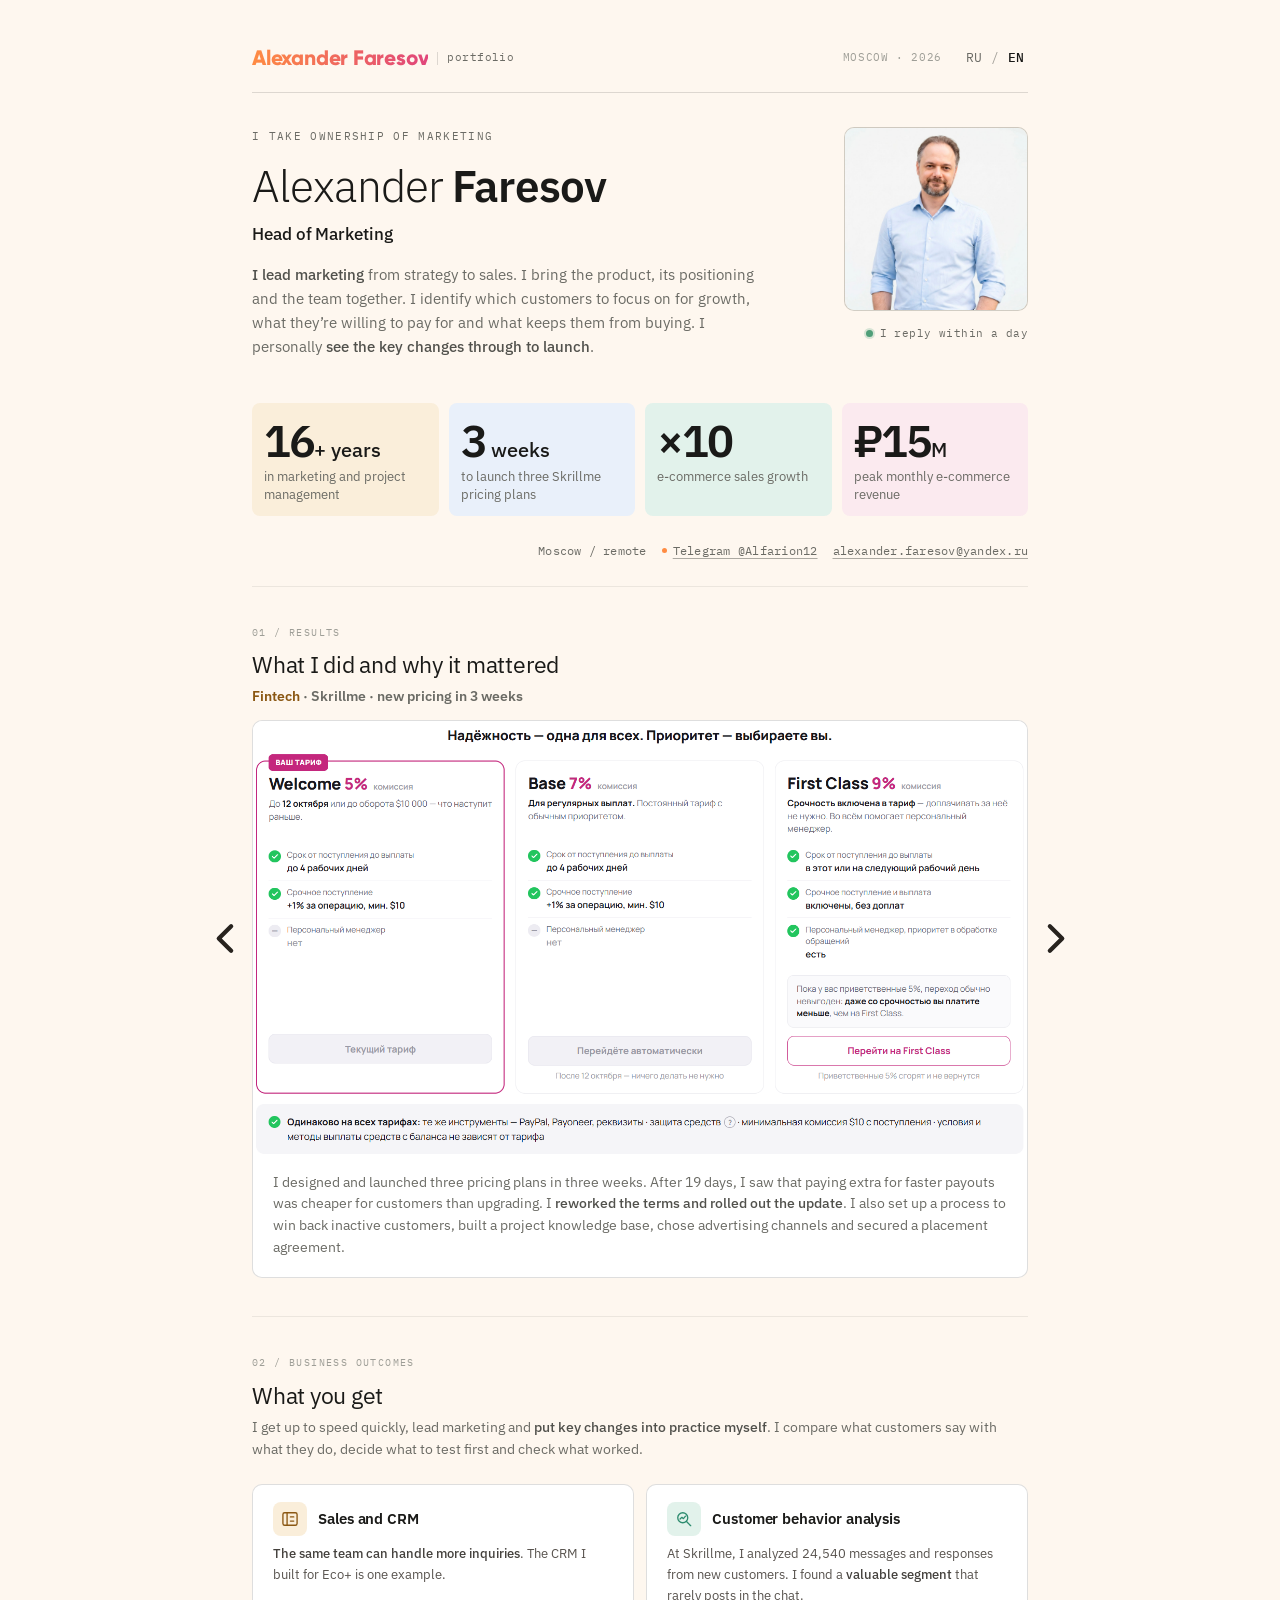
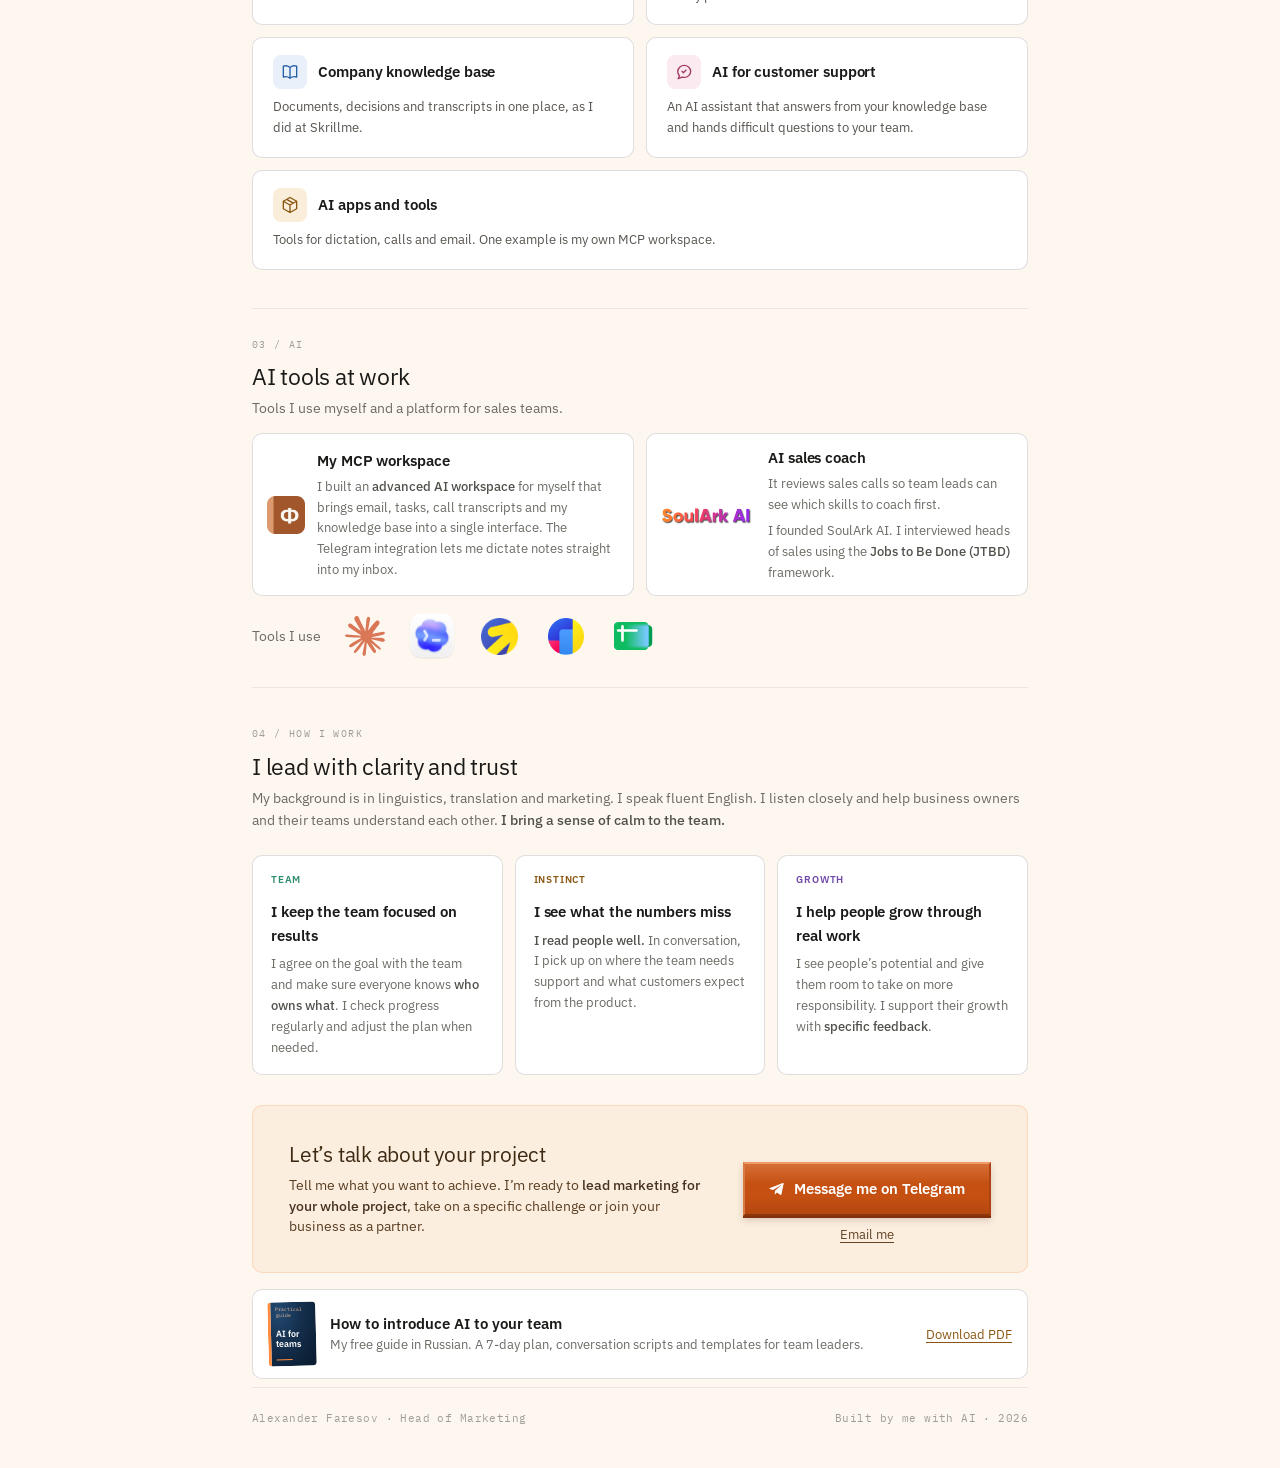
